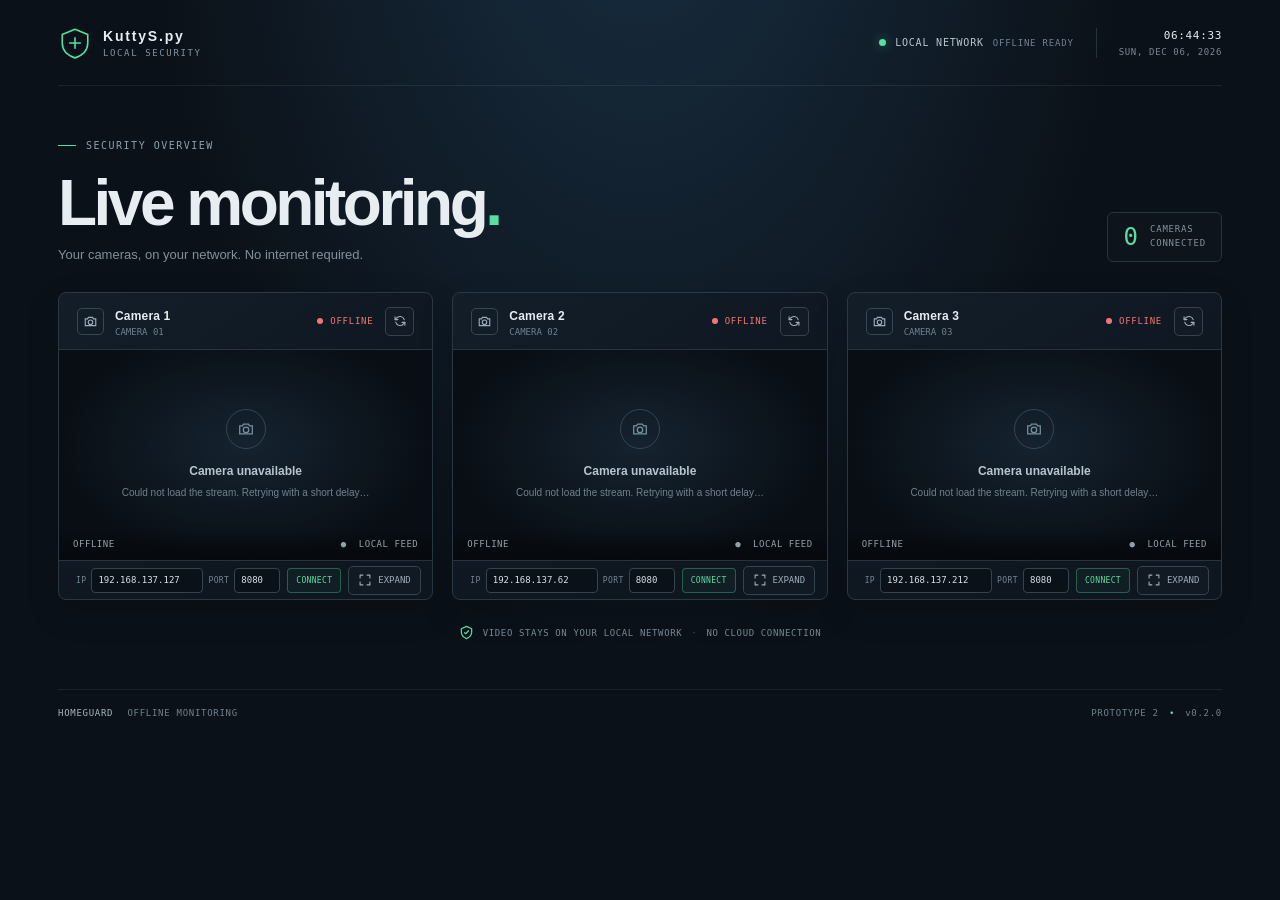
==== index.html @ dfcfcc9d "Initial commit: HomeGuard project" ====
<!doctype html>
<html lang="en">
<head>
  <meta charset="utf-8">
  <meta name="viewport" content="width=device-width, initial-scale=1">
  <meta name="theme-color" content="#0b1118">
  <title>KuttyS.py — Local Monitor</title>
  <link rel="stylesheet" href="css/style.css">
  <script src="js/camera-config.js" defer></script>
  <script src="js/camera-manager.js" defer></script>
  <script src="js/app.js" defer></script>
</head>
<body>
  <div class="shell">
    <header class="topbar">
      <a class="brand" href="#" aria-label="HomeGuard home">
        <span class="brand-mark" aria-hidden="true"><svg viewBox="0 0 32 32"><path d="M16 3 4 8v8c0 7.2 4.8 11.6 12 14 7.2-2.4 12-6.8 12-14V8L16 3Z"/><path d="M11 16h10M16 11v10"/></svg></span>
        <span>KuttyS.py<span class="brand-sub">LOCAL SECURITY</span></span>
      </a>
      <div class="topbar-right">
        <div class="network-chip"><span class="pulse-dot"></span><span>LOCAL NETWORK</span><span class="network-detail">OFFLINE READY</span></div>
        <div class="header-divider"></div>
        <div class="clock"><span id="clock-time">--:--:--</span><span id="clock-date">---</span></div>
      </div>
    </header>

    <main>
      <section class="intro">
        <div>
          <div class="eyebrow"><span class="eyebrow-line"></span> SECURITY OVERVIEW</div>
          <h1>Live monitoring<span class="title-period">.</span></h1>
          <p class="subtitle">Your cameras, on your network. No internet required.</p>
        </div>
        <div class="camera-count"><span class="count-number" id="connected-count">0</span><span class="count-copy">CAMERAS<br>CONNECTED</span></div>
      </section>

      <section class="camera-grid" id="camera-grid" aria-label="Camera feeds"></section>
      <p class="privacy-note"><svg viewBox="0 0 16 16" aria-hidden="true"><path d="M8 1.5 2.5 4v3.7c0 3.3 2.2 5.3 5.5 6.8 3.3-1.5 5.5-3.5 5.5-6.8V4L8 1.5Z"/><path d="m5.6 7.8 1.5 1.5 3.3-3.4"/></svg><span>VIDEO STAYS ON YOUR LOCAL NETWORK</span><span class="privacy-separator">·</span><span>NO CLOUD CONNECTION</span></p>
    </main>

    <footer><span>HOMEGUARD <span class="footer-muted">OFFLINE MONITORING</span></span><span class="version">PROTOTYPE 2 <i>•</i> v0.2.0</span></footer>
  </div>
</body>
</html>
---- css/style.css ----
:root{color-scheme:dark;--bg:#0b1118;--panel:#111a24;--panel2:#0d151e;--line:#263440;--muted:#788997;--text:#e7edf1;--green:#55dfa2;--amber:#f2bc62;--red:#f27676;--mono:'DM Mono',monospace;--sans:'Manrope',Arial,sans-serif}
*{box-sizing:border-box}body{margin:0;background:radial-gradient(ellipse at 50% -24%,#193044 0,transparent 55%),var(--bg);color:var(--text);font-family:var(--sans);min-height:100vh}.shell{max-width:1440px;margin:0 auto;padding:0 58px}.topbar{height:86px;display:flex;align-items:center;justify-content:space-between;border-bottom:1px solid #ffffff12}.brand{display:flex;align-items:center;gap:11px;color:var(--text);text-decoration:none;font-size:14px;font-weight:800;letter-spacing:.13em}.brand-mark{width:34px;height:37px;display:grid;place-items:center;color:var(--green)}.brand-mark svg{width:34px;fill:none;stroke:currentColor;stroke-width:1.5;stroke-linecap:round;stroke-linejoin:round}.brand-sub{display:block;color:#8293a0;font:9px var(--mono);letter-spacing:.18em;margin-top:4px}.topbar-right{display:flex;align-items:center;gap:22px}.network-chip{display:flex;align-items:center;gap:9px;color:#b7c5ce;font:10px var(--mono);letter-spacing:.08em}.pulse-dot{height:7px;width:7px;border-radius:50%;background:var(--green);box-shadow:0 0 11px #55dfa277}.network-detail{color:#718392;font-size:9px}.header-divider{height:30px;width:1px;background:var(--line)}.clock{text-align:right;font:11px var(--mono);letter-spacing:.06em}.clock span{display:block}.clock span+span{font-size:9px;color:var(--muted);margin-top:5px}.intro{display:flex;justify-content:space-between;align-items:end;padding:54px 0 30px}.eyebrow{display:flex;align-items:center;gap:10px;color:#8ca0ae;font:10px var(--mono);letter-spacing:.15em}.eyebrow-line{width:18px;height:1px;background:var(--green)}h1{font-size:clamp(42px,5.2vw,64px);line-height:1.1;letter-spacing:-.055em;margin:17px 0 9px;font-weight:600}.title-period{color:var(--green)}.subtitle{margin:0;color:#82909b;font-size:13px}.camera-count{display:flex;align-items:center;gap:12px;padding:10px 15px;border:1px solid var(--line);border-radius:6px;background:#ffffff03}.count-number{font:24px var(--mono);color:var(--green)}.count-copy{font:9px/1.55 var(--mono);letter-spacing:.09em;color:#83919c}.camera-grid{display:grid;grid-template-columns:repeat(3,minmax(0,1fr));gap:19px}.camera-card{min-width:0;border:1px solid #283844;border-radius:8px;background:linear-gradient(145deg,#131e29,#0e161f 70%);overflow:hidden;box-shadow:0 12px 35px #0002}.camera-head{height:57px;display:flex;align-items:center;justify-content:space-between;padding:0 18px;border-bottom:1px solid #273540}.cam-ident{display:flex;align-items:center;gap:11px}.camera-icon{width:27px;height:27px;border:1px solid #344754;color:#9badb8;border-radius:5px;display:grid;place-items:center}.camera-icon svg{width:15px;fill:none;stroke:currentColor;stroke-width:1.5}.camera-name{font-size:12px;font-weight:700;letter-spacing:.015em}.camera-id{display:block;color:#71818e;font:9px var(--mono);margin-top:3px}.camera-actions{display:flex;align-items:center;gap:12px}.status{display:flex;align-items:center;gap:7px;font:9px var(--mono);letter-spacing:.08em;color:var(--amber)}.status-dot{width:6px;height:6px;border-radius:50%;background:currentColor}.status.live{color:var(--green)}.status.offline{color:var(--red)}.icon-button{height:29px;width:29px;border:1px solid #34434e;background:#ffffff03;color:#9cacb8;border-radius:5px;display:grid;place-items:center;cursor:pointer;transition:.18s}.icon-button:hover{color:var(--green);border-color:#55dfa277;background:#55dfa20b}.icon-button:disabled{opacity:.4;cursor:default}.icon-button svg{width:14px;fill:none;stroke:currentColor;stroke-width:1.6;stroke-linecap:round;stroke-linejoin:round}.feed{position:relative;aspect-ratio:16/9;background:#080d12;overflow:hidden}.feed img{display:none;width:100%;height:100%;object-fit:contain;background:#05080b}.feed img.visible{display:block}.feed-overlay{position:absolute;inset:0;display:flex;align-items:center;justify-content:center;text-align:center;background:radial-gradient(ellipse at 50% 45%,#152330,#090e14 72%);padding:24px}.feed-overlay[hidden]{display:none}.overlay-content{max-width:340px}.placeholder-icon{margin:0 auto 15px;width:40px;height:40px;border:1px solid #324653;border-radius:50%;display:grid;place-items:center;color:#75909f}.placeholder-icon svg{width:18px;fill:none;stroke:currentColor;stroke-width:1.4}.overlay-title{font-size:12px;font-weight:700;color:#b8c5cd;margin-bottom:7px}.overlay-copy{font-size:10px;line-height:1.6;color:#71818d}.feed-meta{position:absolute;bottom:0;left:0;right:0;display:flex;justify-content:space-between;padding:11px 14px;background:linear-gradient(transparent,#05080bd9);font:9px var(--mono);letter-spacing:.06em;color:#91a1aa}.feed-meta .local-tag{color:#91a1aa}.camera-foot{display:flex;align-items:center;justify-content:space-between;height:39px;padding:0 17px;border-top:1px solid #26343f;font:9px var(--mono);color:#758692}.camera-address{overflow:hidden;text-overflow:ellipsis;white-space:nowrap;max-width:76%}.fullscreen-btn{width:auto;padding:0 9px;display:flex;gap:6px;font:9px var(--mono)}.privacy-note{margin:25px 0 0;display:flex;align-items:center;justify-content:center;gap:9px;color:#768894;font:9px var(--mono);letter-spacing:.07em}.privacy-note svg{width:15px;fill:none;stroke:var(--green);stroke-width:1.3;stroke-linejoin:round}.privacy-separator{color:#45545f}footer{display:flex;justify-content:space-between;margin-top:49px;padding:18px 0;border-top:1px solid #ffffff12;font:9px var(--mono);letter-spacing:.08em;color:#a8b5bd}.footer-muted{color:#71818d;margin-left:8px}.version{color:#71818d}.version i{font-style:normal;color:var(--green);margin:0 4px}
@media(max-width:760px){.shell{padding:0 24px}.topbar{height:72px}.topbar-right{gap:12px}.network-detail,.header-divider{display:none}.intro{padding:40px 0 24px}.camera-grid{gap:13px}.camera-head{padding:0 12px}.camera-actions{gap:8px}.camera-name{font-size:11px}.privacy-note{font-size:8px;gap:6px}footer{margin-top:35px}}
@media(max-width:560px){.shell{padding:0 16px}.brand{font-size:12px}.brand-mark,.brand-mark svg{width:30px}.network-chip{font-size:0;gap:0}.pulse-dot{width:8px;height:8px}.clock{font-size:10px}.intro{align-items:center}.camera-count{padding:8px 10px;gap:8px}.count-number{font-size:20px}.count-copy{font-size:8px}.camera-grid{grid-template-columns:1fr;gap:14px}.camera-head{height:54px}.camera-foot{height:36px}.privacy-note{flex-wrap:wrap;line-height:1.7}footer{font-size:8px}.footer-muted{display:block;margin:4px 0 0}}

.ip-entry{display:flex;align-items:center;gap:5px;font:8px var(--mono);color:#718692;letter-spacing:.05em}.ip-input,.port-input{height:25px;border:1px solid #34434e;border-radius:4px;background:#0b1118;color:#d9e3e9;padding:0 6px;font:9px var(--mono)}.ip-input{width:112px}.port-input{width:46px}.connect-button{height:25px;border:1px solid #55dfa255;border-radius:4px;background:#55dfa20b;color:var(--green);padding:0 8px;font:8px var(--mono);letter-spacing:.04em;cursor:pointer}.connect-button:hover{background:#55dfa21c}.camera-foot .camera-address{display:none}.camera-foot{gap:7px}.fullscreen-btn{flex-shrink:0}@media(max-width:1100px){.camera-grid{grid-template-columns:repeat(2,minmax(0,1fr))}.camera-foot{flex-wrap:wrap;height:auto;min-height:42px;padding:7px 10px}.ip-input{width:100px}}@media(max-width:560px){.camera-grid{grid-template-columns:1fr}.camera-foot{flex-wrap:nowrap}.ip-input{width:112px}}
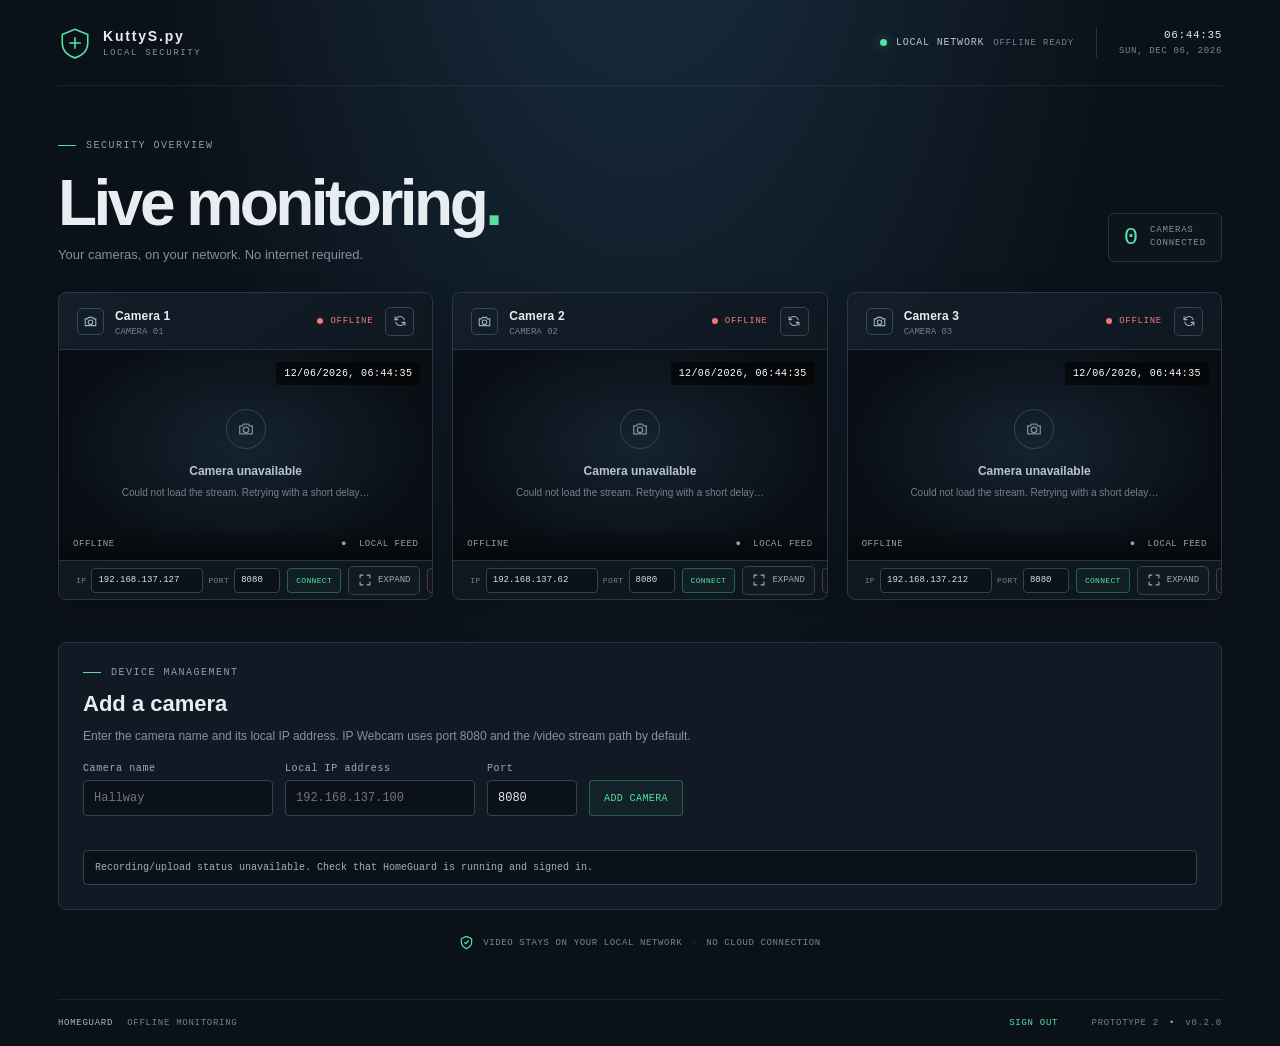
==== commit 4fb2819e: "Add local recording, authentication, and MEGA uploads" ====
--- a/index.html
+++ b/index.html
@@ -35,10 +35,21 @@
       </section>
 
       <section class="camera-grid" id="camera-grid" aria-label="Camera feeds"></section>
+      <section class="device-panel" aria-labelledby="device-title">
+        <div><div class="eyebrow"><span class="eyebrow-line"></span> DEVICE MANAGEMENT</div><h2 id="device-title">Add a camera</h2><p class="device-help">Enter the camera name and its local IP address. IP Webcam uses port 8080 and the /video stream path by default.</p></div>
+        <form id="add-camera-form" class="device-form">
+          <label>Camera name<input name="name" required maxlength="40" placeholder="Hallway"></label>
+          <label>Local IP address<input name="ip" required inputmode="decimal" placeholder="192.168.137.100"></label>
+          <label>Port<input name="port" inputmode="numeric" value="8080" required></label>
+          <button type="submit" class="connect-button">ADD CAMERA</button>
+        </form>
+        <p id="device-message" class="device-message" role="status"></p>
+        <p id="upload-status" class="upload-status" role="status">Checking recording and upload status…</p>
+      </section>
       <p class="privacy-note"><svg viewBox="0 0 16 16" aria-hidden="true"><path d="M8 1.5 2.5 4v3.7c0 3.3 2.2 5.3 5.5 6.8 3.3-1.5 5.5-3.5 5.5-6.8V4L8 1.5Z"/><path d="m5.6 7.8 1.5 1.5 3.3-3.4"/></svg><span>VIDEO STAYS ON YOUR LOCAL NETWORK</span><span class="privacy-separator">·</span><span>NO CLOUD CONNECTION</span></p>
     </main>
 
-    <footer><span>HOMEGUARD <span class="footer-muted">OFFLINE MONITORING</span></span><span class="version">PROTOTYPE 2 <i>•</i> v0.2.0</span></footer>
+    <footer><span>HOMEGUARD <span class="footer-muted">OFFLINE MONITORING</span></span><span class="version"><a href="/api/logout">SIGN OUT</a> &nbsp; PROTOTYPE 2 <i>•</i> v0.2.0</span></footer>
   </div>
 </body>
 </html>
--- a/css/style.css
+++ b/css/style.css
@@ -4,3 +4,9 @@
 @media(max-width:560px){.shell{padding:0 16px}.brand{font-size:12px}.brand-mark,.brand-mark svg{width:30px}.network-chip{font-size:0;gap:0}.pulse-dot{width:8px;height:8px}.clock{font-size:10px}.intro{align-items:center}.camera-count{padding:8px 10px;gap:8px}.count-number{font-size:20px}.count-copy{font-size:8px}.camera-grid{grid-template-columns:1fr;gap:14px}.camera-head{height:54px}.camera-foot{height:36px}.privacy-note{flex-wrap:wrap;line-height:1.7}footer{font-size:8px}.footer-muted{display:block;margin:4px 0 0}}
 
 .ip-entry{display:flex;align-items:center;gap:5px;font:8px var(--mono);color:#718692;letter-spacing:.05em}.ip-input,.port-input{height:25px;border:1px solid #34434e;border-radius:4px;background:#0b1118;color:#d9e3e9;padding:0 6px;font:9px var(--mono)}.ip-input{width:112px}.port-input{width:46px}.connect-button{height:25px;border:1px solid #55dfa255;border-radius:4px;background:#55dfa20b;color:var(--green);padding:0 8px;font:8px var(--mono);letter-spacing:.04em;cursor:pointer}.connect-button:hover{background:#55dfa21c}.camera-foot .camera-address{display:none}.camera-foot{gap:7px}.fullscreen-btn{flex-shrink:0}@media(max-width:1100px){.camera-grid{grid-template-columns:repeat(2,minmax(0,1fr))}.camera-foot{flex-wrap:wrap;height:auto;min-height:42px;padding:7px 10px}.ip-input{width:100px}}@media(max-width:560px){.camera-grid{grid-template-columns:1fr}.camera-foot{flex-wrap:nowrap}.ip-input{width:112px}}
+
+.device-panel{margin:42px 0 0;padding:24px;border:1px solid var(--line);border-radius:8px;background:#111a24}.device-panel h2{margin:13px 0 6px;font-size:22px}.device-help,.device-message{color:#83929c;font-size:12px}.device-form{display:flex;align-items:end;gap:12px;margin-top:20px}.device-form label{display:grid;gap:6px;color:#9eacb5;font:10px var(--mono);letter-spacing:.06em}.device-form input{height:36px;width:190px;border:1px solid #34434e;border-radius:4px;background:#0b1118;color:var(--text);padding:0 10px;font:12px var(--mono)}.device-form label:nth-child(3) input{width:90px}.device-form .connect-button{height:36px;padding:0 14px;font-size:10px}.device-message{min-height:14px;margin-bottom:0}.remove-camera{height:25px;border:1px solid #f2767655;border-radius:4px;background:transparent;color:#f27676;padding:0 8px;font:8px var(--mono);cursor:pointer}.remove-camera:hover{background:#f2767612}@media(max-width:760px){.device-form{flex-wrap:wrap}.device-form input{width:min(190px,35vw)}}
+
+.auth-body{display:grid;place-items:center;padding:24px}.auth-card{width:min(100%,440px);padding:38px;border:1px solid var(--line);border-radius:10px;background:linear-gradient(145deg,#131e29,#0e161f);box-shadow:0 20px 70px #0005}.auth-card h1{font-size:38px;margin:22px 0 10px}.auth-card>p{color:#82909b;font-size:13px;line-height:1.6}.auth-card form{display:grid;gap:18px;margin-top:28px}.auth-card label{display:grid;gap:8px;color:#9eacb5;font:10px var(--mono);letter-spacing:.08em}.auth-card input{height:42px;border:1px solid #34434e;border-radius:5px;background:#0b1118;color:var(--text);padding:0 12px;font:14px var(--sans)}.auth-card button{height:42px;font-size:10px}.version a{color:var(--green);text-decoration:none;margin-right:15px}.version a:hover{text-decoration:underline}
+
+.video-watermark{position:absolute;z-index:3;right:12px;top:12px;padding:6px 8px;border-radius:3px;background:#0009;color:#fff;font:10px var(--mono);letter-spacing:.04em;text-shadow:0 1px 2px #000;pointer-events:none}.upload-status{margin:8px 0 0;padding:9px 11px;border:1px solid #34434e;border-radius:4px;background:#0b1118;color:#9fb0ba;font:10px/1.5 var(--mono)}.upload-status[data-state=uploaded],.upload-status[data-state=idle]{border-color:#55dfa244;color:var(--green)}.upload-status[data-state=uploading]{border-color:#f2bc6266;color:var(--amber)}.upload-status[data-state=error],.upload-status[data-state=offline],.upload-status[data-state=not_signed_in],.upload-status[data-state=unavailable]{border-color:#f2767655;color:#f28a8a}
